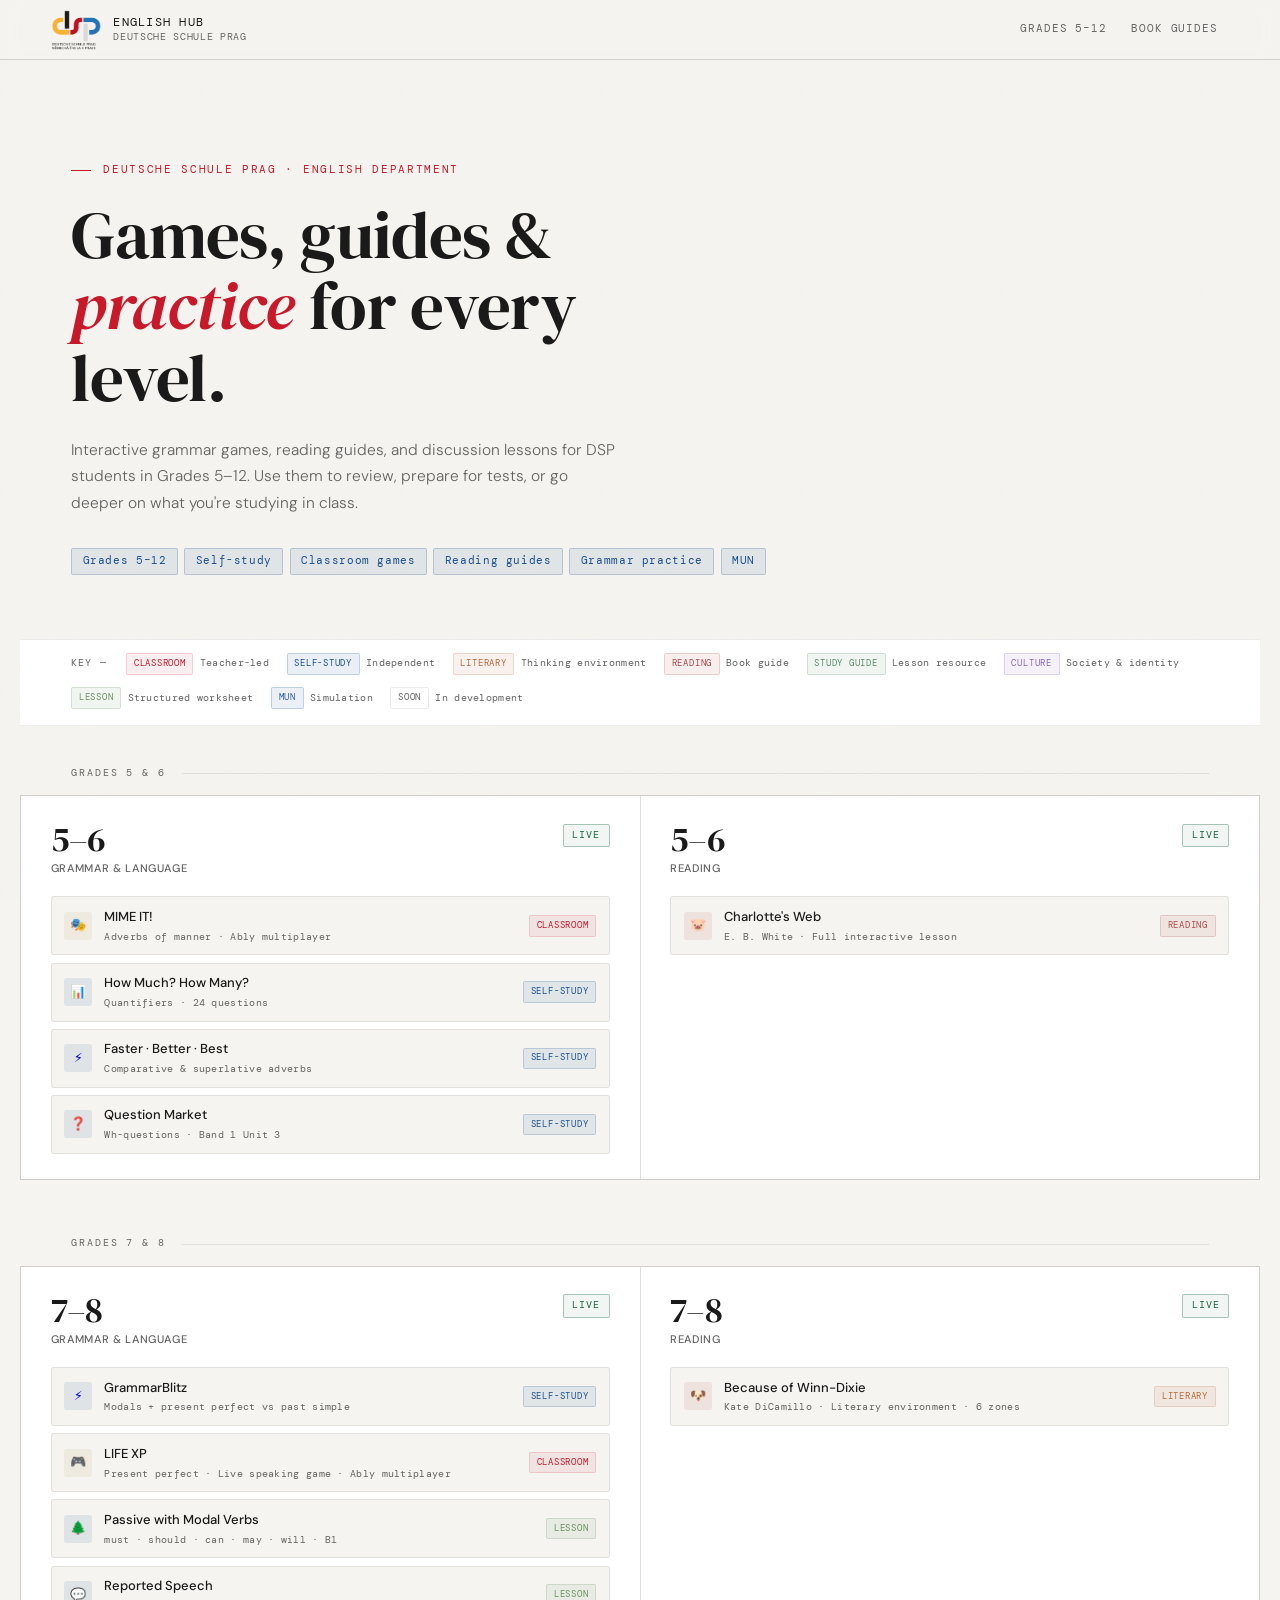
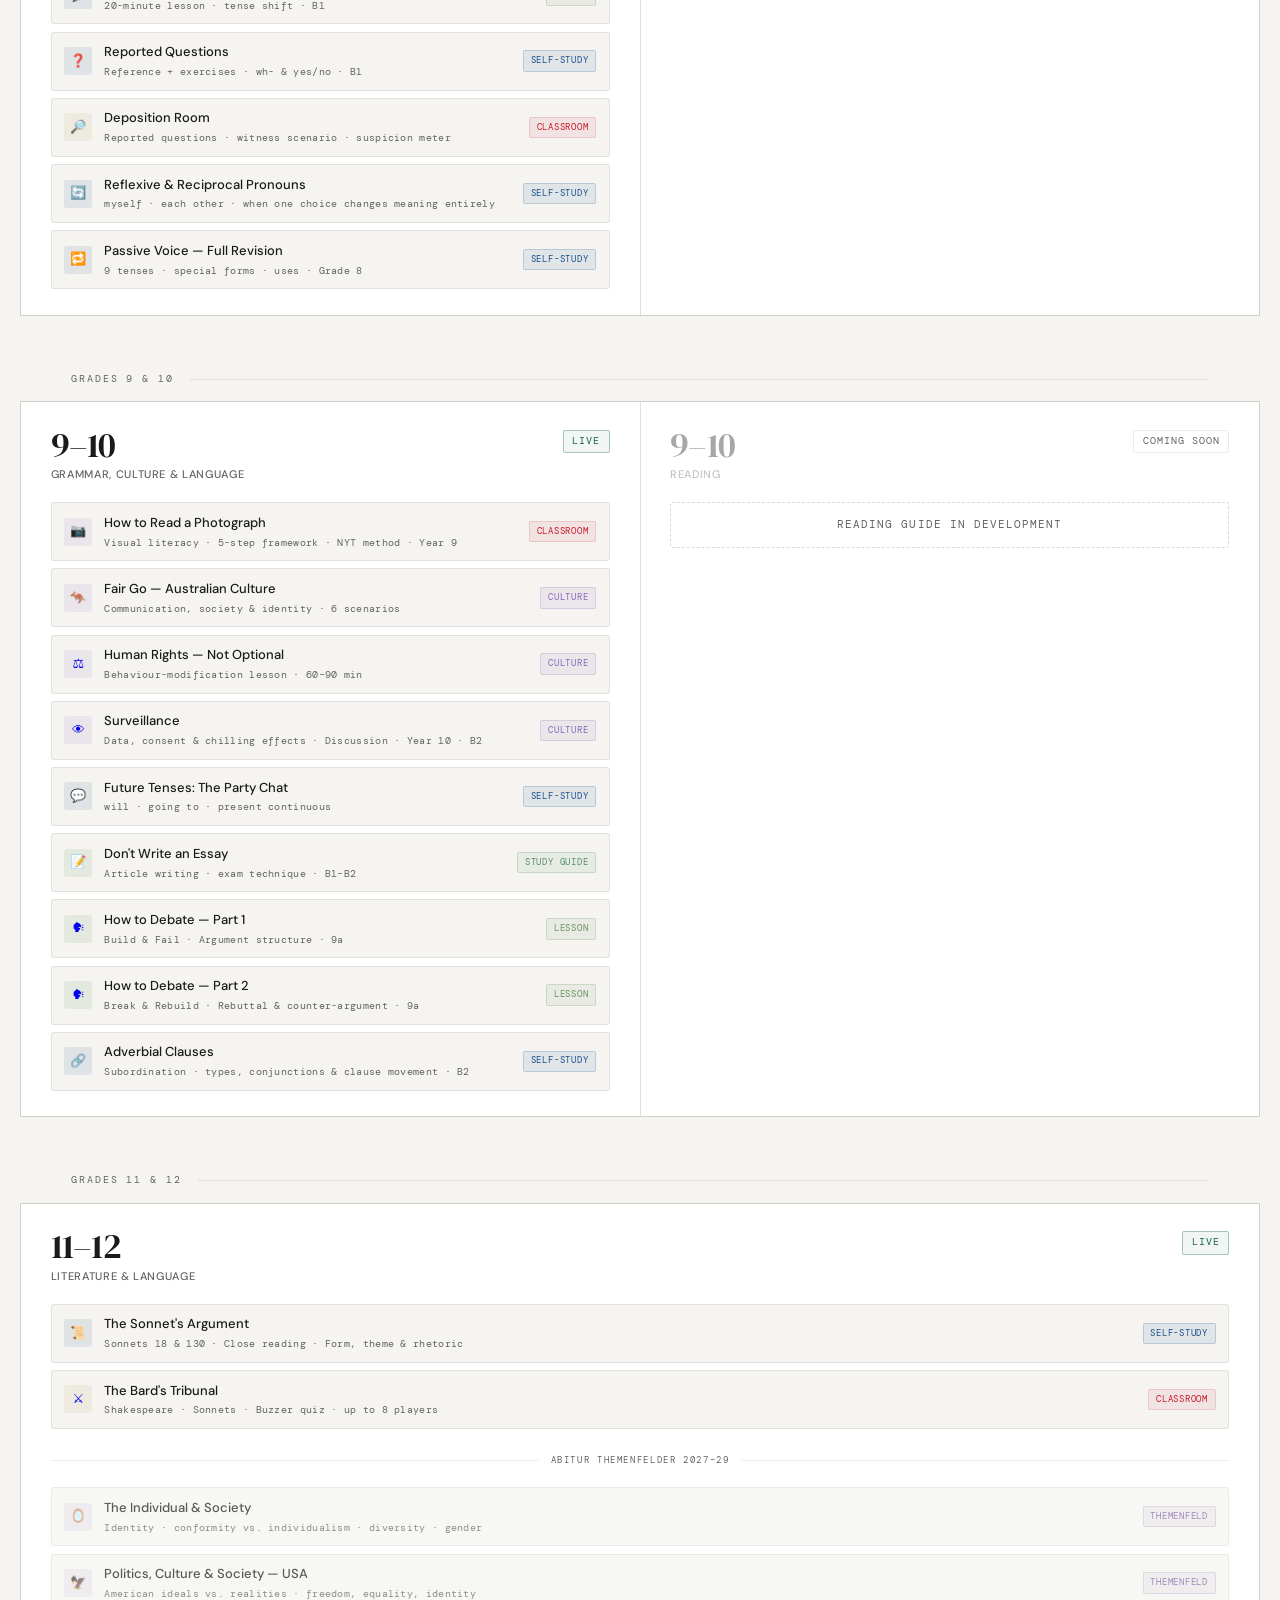
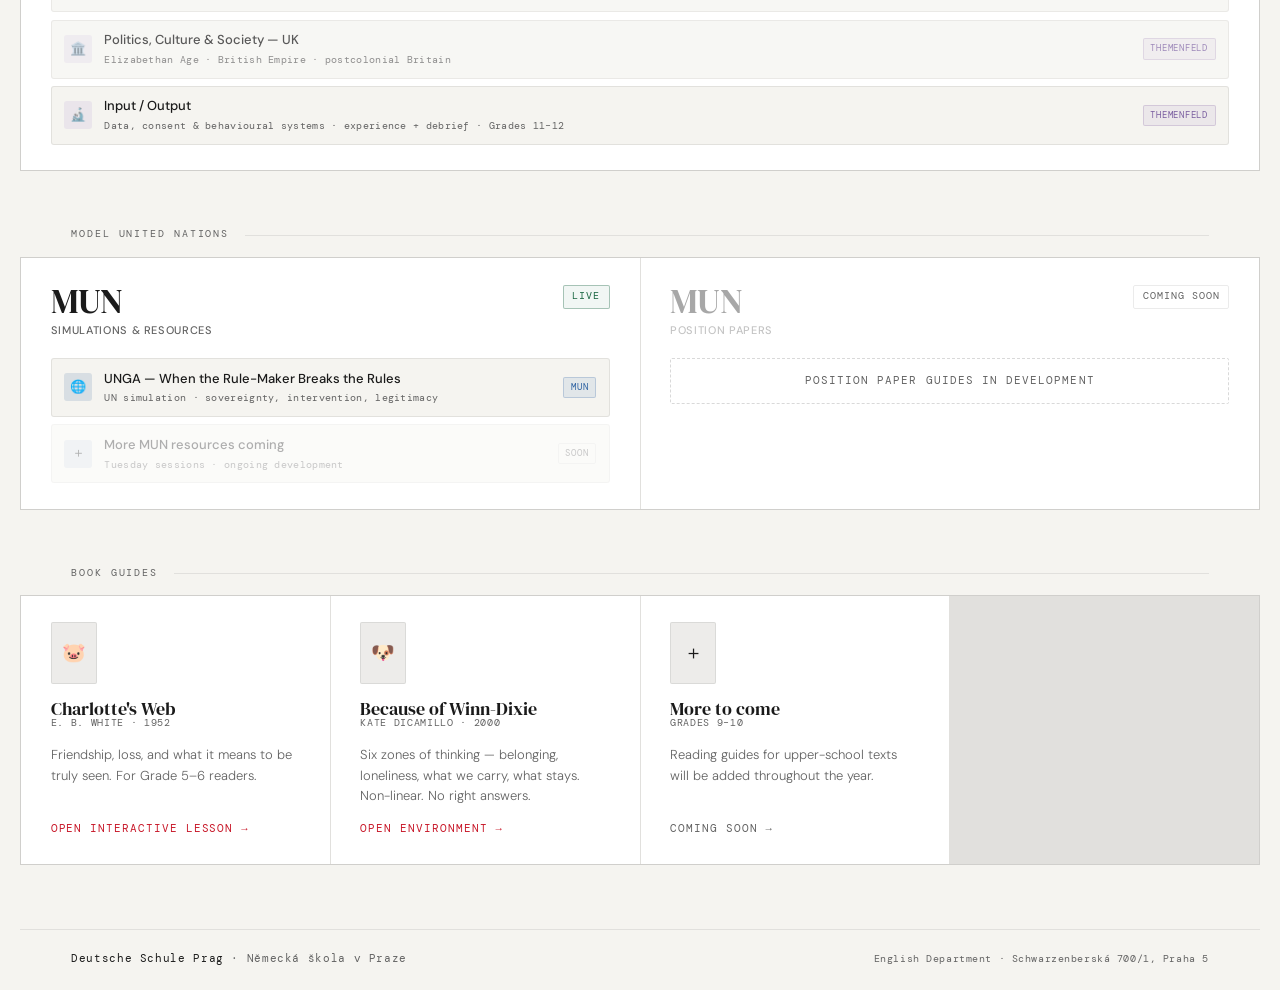
==== hub-index.html @ 41c5a8e7 "Add files via upload" ====
<!DOCTYPE html>
<html lang="en">
<head>
<meta charset="UTF-8">
<meta name="viewport" content="width=device-width, initial-scale=1.0">
<title>DSP English Hub</title>
<meta name="description" content="Interactive grammar games, reading guides, and discussion lessons for Deutsche Schule Prag students in Grades 5–12.">
<meta property="og:title" content="DSP English Hub">
<meta property="og:description" content="Interactive grammar games, reading guides, and discussion lessons for DSP students in Grades 5–12.">
<meta property="og:type" content="website">
<meta property="og:image" content="https://justinsteinmetz.github.io/DSP_English_Hub/dsp-logo.svg">
<link rel="icon" href="dsp-logo.svg" type="image/svg+xml">
<link rel="preconnect" href="https://fonts.googleapis.com">
<link rel="preconnect" href="https://fonts.gstatic.com" crossorigin>
<link href="https://fonts.googleapis.com/css2?family=DM+Serif+Display:ital@0;1&family=DM+Mono:wght@300;400;500&family=DM+Sans:ital,wght@0,300;0,400;0,500;1,300&display=swap" rel="stylesheet">
<style>
  :root {
    --bg:          #f5f4f0;
    --bg2:         #edecea;
    --bg3:         #e6e4de;
    --surface:     #ffffff;
    --border:      rgba(0,0,0,0.08);
    --border-hi:   rgba(0,0,0,0.15);
    --text:        #1a1a1a;
    --muted:       #636363;
    --accent:      #c8192a;
    --accent2:     #1a4f8c;
    --accent-dim:  rgba(200,25,42,0.07);
    --green:       #1a6642;
    --tag-bg:      rgba(26,79,140,0.09);
    --shadow-card: 0 1px 3px rgba(0,0,0,0.04), 0 1px 2px rgba(0,0,0,0.03);

    --serif: 'DM Serif Display', Georgia, serif;
    --mono:  'DM Mono', monospace;
    --sans:  'DM Sans', system-ui, sans-serif;
  }

  *, *::before, *::after { box-sizing: border-box; margin: 0; padding: 0; }
  html { scroll-behavior: smooth; }

  body {
    background: var(--bg);
    color: var(--text);
    font-family: var(--sans);
    font-size: 15px;
    line-height: 1.6;
    min-height: 100vh;
    overflow-x: hidden;
    position: relative;
  }

  /* Grain texture — actually visible this time */
  body::before {
    content: '';
    position: fixed;
    inset: 0;
    background-image: url("data:image/svg+xml,%3Csvg viewBox='0 0 200 200' xmlns='http://www.w3.org/2000/svg'%3E%3Cfilter id='n'%3E%3CfeTurbulence type='fractalNoise' baseFrequency='0.75' numOctaves='4' stitchTiles='stitch'/%3E%3C/filter%3E%3Crect width='100%25' height='100%25' filter='url(%23n)' opacity='0.05'/%3E%3C/svg%3E");
    background-size: 200px 200px;
    pointer-events: none;
    z-index: 0;
    opacity: 0.55;
    mix-blend-mode: multiply;
  }

  /* ── HEADER ── */
  header {
    position: sticky;
    top: 0;
    z-index: 100;
    padding: 0 clamp(1.25rem, 4vw, 3.5rem);
    height: 60px;
    display: flex;
    align-items: center;
    justify-content: space-between;
    border-bottom: 1px solid var(--border-hi);
    background: var(--bg);
    backdrop-filter: blur(8px);
    -webkit-backdrop-filter: blur(8px);
    background: rgba(245,244,240,0.92);
  }

  .logo {
    display: flex;
    align-items: center;
    gap: 0.7rem;
    text-decoration: none;
    flex-shrink: 0;
  }

  .logo-mark img {
    height: 40px;
    width: auto;
    display: block;
  }

  .logo-text {
    font-family: var(--mono);
    font-size: 11.5px;
    font-weight: 400;
    letter-spacing: 0.11em;
    text-transform: uppercase;
    color: var(--text);
    line-height: 1.3;
  }

  .logo-text span {
    display: block;
    color: var(--muted);
    font-size: 9.5px;
    letter-spacing: 0.07em;
  }

  nav {
    display: flex;
    align-items: center;
    gap: 0.15rem;
  }

  nav a {
    font-family: var(--mono);
    font-size: 10.5px;
    letter-spacing: 0.08em;
    text-transform: uppercase;
    color: var(--muted);
    text-decoration: none;
    padding: 0.35rem 0.7rem;
    border-radius: 2px;
    transition: color 0.15s, background 0.15s;
  }

  nav a:hover {
    color: var(--text);
    background: var(--surface);
  }

  /* ── HERO ── */
  .hero {
    position: relative;
    z-index: 1;
    padding: clamp(3.5rem, 8vw, 6.5rem) clamp(1.25rem, 4vw, 3.5rem) clamp(2.5rem, 5vw, 4.5rem);
    max-width: 1240px;
    margin: 0 auto;
  }

  .hero-eyebrow {
    font-family: var(--mono);
    font-size: 10.5px;
    letter-spacing: 0.16em;
    text-transform: uppercase;
    color: var(--accent);
    margin-bottom: 1.25rem;
    display: flex;
    align-items: center;
    gap: 0.75rem;
  }

  .hero-eyebrow::before {
    content: '';
    display: block;
    width: 20px;
    height: 1px;
    background: currentColor;
    flex-shrink: 0;
  }

  h1 {
    font-family: var(--serif);
    font-size: clamp(2.5rem, 5.5vw, 4.2rem);
    font-weight: 400;
    line-height: 1.06;
    color: var(--text);
    max-width: 18ch;
    margin-bottom: 1.5rem;
    letter-spacing: -0.01em;
  }

  h1 em {
    font-style: italic;
    color: var(--accent);
  }

  .hero-desc {
    font-size: 15.5px;
    color: var(--muted);
    max-width: 50ch;
    line-height: 1.7;
    margin-bottom: 2rem;
    font-weight: 300;
  }

  .hero-tags {
    display: flex;
    flex-wrap: wrap;
    gap: 0.4rem;
  }

  .tag {
    font-family: var(--mono);
    font-size: 10.5px;
    letter-spacing: 0.06em;
    color: var(--accent2);
    background: var(--tag-bg);
    border: 1px solid rgba(26,79,140,0.22);
    padding: 0.25rem 0.65rem;
    border-radius: 2px;
  }

  /* ── SECTION LABELS ── */
  .section-label {
    position: relative;
    z-index: 1;
    font-family: var(--mono);
    font-size: 9.5px;
    letter-spacing: 0.20em;
    text-transform: uppercase;
    color: var(--muted);
    padding: clamp(1.5rem, 3.5vw, 2.5rem) clamp(1.25rem, 4vw, 3.5rem) 0.9rem;
    max-width: 1240px;
    margin: 0 auto;
    display: flex;
    align-items: center;
    gap: 1rem;
  }

  .section-label::after {
    content: '';
    flex: 1;
    height: 1px;
    background: var(--border);
  }

  /* ── KEY BAR ── */
  .key-bar {
    position: relative;
    z-index: 1;
    background: var(--surface);
    max-width: 1240px;
    margin: 0 auto;
    padding: 0.85rem clamp(1.25rem, 4vw, 3.5rem) 1rem;
    display: flex;
    flex-wrap: wrap;
    gap: 0.8rem 1.1rem;
    align-items: center;
    border-top: 1px solid var(--border);
    border-bottom: 1px solid var(--border);
    margin-bottom: 0;
  }

  .key-label {
    font-family: var(--mono);
    font-size: 9.5px;
    letter-spacing: 0.12em;
    color: var(--muted);
    text-transform: uppercase;
    margin-right: 0.1rem;
  }

  .key-item {
    display: flex;
    align-items: center;
    gap: 0.4rem;
    font-family: var(--mono);
    font-size: 9.5px;
    color: var(--muted);
    letter-spacing: 0.03em;
  }

  /* ── YEAR GRID ── */
  .year-grid {
    display: grid;
    grid-template-columns: repeat(auto-fit, minmax(310px, 1fr));
    gap: 1px;
    background: var(--border);
    max-width: 1240px;
    margin: 0 auto clamp(0.5rem, 2vw, 1rem);
    border: 1px solid var(--border);
    position: relative;
    z-index: 1;
  }

  .year-card {
    background: var(--surface);
    padding: 1.6rem 1.85rem;
    display: flex;
    flex-direction: column;
    gap: 1.15rem;
    transition: background 0.18s;
    position: relative;
    overflow: hidden;
  }

  /* Left accent line */
  .year-card::before {
    content: '';
    position: absolute;
    top: 0; left: 0;
    width: 3px;
    height: 100%;
    background: transparent;
    transition: background 0.18s;
  }

  .year-card:hover { background: var(--bg2); }
  .year-card:hover::before { background: var(--accent); }

  .year-card-header {
    display: flex;
    align-items: flex-start;
    justify-content: space-between;
    gap: 1rem;
  }

  .year-number {
    font-family: var(--serif);
    font-size: 2.2rem;
    font-weight: 400;
    line-height: 1;
    color: var(--text);
    letter-spacing: -0.02em;
  }

  .year-title {
    font-family: var(--sans);
    font-size: 11px;
    font-weight: 500;
    color: var(--muted);
    letter-spacing: 0.06em;
    text-transform: uppercase;
    margin-top: 0.2rem;
  }

  .year-badge {
    font-family: var(--mono);
    font-size: 9.5px;
    letter-spacing: 0.1em;
    text-transform: uppercase;
    padding: 0.2rem 0.55rem;
    border-radius: 2px;
    border: 1px solid;
    flex-shrink: 0;
    margin-top: 0.1rem;
  }

  .badge-active {
    color: var(--green);
    border-color: rgba(26,102,66,0.35);
    background: rgba(26,102,66,0.06);
  }

  .badge-soon {
    color: var(--muted);
    border-color: var(--border);
    background: transparent;
  }

  /* ── GAME LIST ── */
  .game-list {
    display: flex;
    flex-direction: column;
    gap: 0.45rem;
  }

  .game-item {
    display: flex;
    align-items: center;
    gap: 0.75rem;
    padding: 0.6rem 0.8rem;
    background: var(--bg);
    border: 1px solid var(--border);
    border-radius: 3px;
    text-decoration: none;
    transition: border-color 0.15s, background 0.15s, transform 0.1s;
    position: relative;
  }

  .game-item:hover {
    border-color: var(--border-hi);
    background: var(--surface);
    transform: translateX(2px);
  }

  .game-item.disabled {
    opacity: 0.35;
    pointer-events: none;
    cursor: default;
  }

  .game-icon {
    width: 28px;
    height: 28px;
    border-radius: 3px;
    display: flex;
    align-items: center;
    justify-content: center;
    font-size: 13px;
    flex-shrink: 0;
  }

  .icon-classroom { background: rgba(200,169,110,0.13); }
  .icon-self      { background: rgba(26,79,140,0.10);  }
  .icon-culture   { background: rgba(155,126,203,0.12);}
  .icon-reading   { background: rgba(180,80,80,0.11);  }
  .icon-guide     { background: rgba(100,155,110,0.12);}
  .icon-mun       { background: rgba(26,79,140,0.13);  }

  .game-info { flex: 1; min-width: 0; }

  .game-name {
    font-family: var(--sans);
    font-size: 13px;
    font-weight: 500;
    color: var(--text);
    white-space: nowrap;
    overflow: hidden;
    text-overflow: ellipsis;
  }

  .game-meta {
    font-family: var(--mono);
    font-size: 10px;
    color: var(--muted);
    letter-spacing: 0.03em;
    margin-top: 1px;
    white-space: nowrap;
    overflow: hidden;
    text-overflow: ellipsis;
  }

  /* ── TYPE BADGES ── */
  .game-type {
    font-family: var(--mono);
    font-size: 8.5px;
    letter-spacing: 0.09em;
    text-transform: uppercase;
    padding: 0.18rem 0.42rem;
    border-radius: 2px;
    flex-shrink: 0;
    border: 1px solid transparent;
  }

  .type-classroom { color: var(--accent);  background: var(--accent-dim); border-color: rgba(200,25,42,0.15); }
  .type-self      { color: var(--accent2); background: var(--tag-bg);     border-color: rgba(26,79,140,0.2); }
  .type-lesson    { color: #6a9060;  background: rgba(106,144,96,0.09);  border-color: rgba(106,144,96,0.22); }
  .type-reading   { color: #b04a4a;  background: rgba(176,74,74,0.09);   border-color: rgba(176,74,74,0.2); }
  .type-literary  { color: #b86a3a;  background: rgba(184,106,58,0.09);  border-color: rgba(184,106,58,0.2); }
  .type-guide     { color: #5a8e6a;  background: rgba(90,142,106,0.09);  border-color: rgba(90,142,106,0.22); }
  .type-culture   { color: #8a66bb;  background: rgba(138,102,187,0.09); border-color: rgba(138,102,187,0.22); }
  .type-mun       { color: #2a5fa0;  background: rgba(42,95,160,0.09);   border-color: rgba(42,95,160,0.22); }
  .type-soon      { color: var(--muted); background: transparent; border-color: var(--border); }

  /* ── COMING SOON STATE ── */
  .year-card.coming-soon .year-number,
  .year-card.coming-soon .year-title { opacity: 0.38; }

  .coming-soon-msg {
    font-family: var(--mono);
    font-size: 10.5px;
    letter-spacing: 0.1em;
    text-transform: uppercase;
    color: var(--muted);
    border: 1px dashed var(--border-hi);
    padding: 0.85rem 1rem;
    text-align: center;
    border-radius: 2px;
  }

  /* ── BOOK GRID ── */
  .book-grid {
    display: grid;
    grid-template-columns: repeat(auto-fill, minmax(270px, 1fr));
    gap: 1px;
    background: var(--border);
    max-width: 1240px;
    margin: 0 auto clamp(1rem, 3vw, 2rem);
    border: 1px solid var(--border);
    position: relative;
    z-index: 1;
  }

  .book-card {
    background: var(--surface);
    padding: 1.6rem 1.85rem;
    display: flex;
    flex-direction: column;
    gap: 0.9rem;
    position: relative;
    overflow: hidden;
    transition: background 0.18s;
  }

  /* Top accent line — all cards, on hover */
  .book-card::before {
    content: '';
    position: absolute;
    top: 0; left: 0;
    width: 100%; height: 3px;
    background: transparent;
    transition: background 0.18s;
  }

  .book-card:hover { background: var(--bg2); }
  .book-card:not(.coming-soon):hover::before { background: var(--accent); }

  .book-cover-placeholder {
    width: 46px;
    height: 62px;
    background: var(--bg2);
    border: 1px solid var(--border);
    border-radius: 2px;
    display: flex;
    align-items: center;
    justify-content: center;
    font-size: 19px;
    flex-shrink: 0;
  }

  .book-title {
    font-family: var(--serif);
    font-size: 1.15rem;
    font-weight: 400;
    line-height: 1.2;
    color: var(--text);
  }

  .book-author {
    font-family: var(--mono);
    font-size: 9.5px;
    letter-spacing: 0.07em;
    color: var(--muted);
    text-transform: uppercase;
    margin-top: -0.3rem;
  }

  .book-desc {
    font-size: 13px;
    color: var(--muted);
    line-height: 1.58;
    font-weight: 300;
  }

  .book-link {
    font-family: var(--mono);
    font-size: 10.5px;
    letter-spacing: 0.09em;
    text-transform: uppercase;
    color: var(--accent);
    text-decoration: none;
    display: inline-flex;
    align-items: center;
    gap: 0.35rem;
    margin-top: auto;
    transition: gap 0.15s;
  }

  .book-link:hover { gap: 0.65rem; }
  .book-link.disabled { color: var(--muted); pointer-events: none; }

  /* ── FOOTER ── */
  footer {
    position: relative;
    z-index: 1;
    max-width: 1240px;
    margin: clamp(2rem, 5vw, 4rem) auto 0;
    padding: 1.35rem clamp(1.25rem, 4vw, 3.5rem);
    border-top: 1px solid var(--border);
    display: flex;
    align-items: center;
    justify-content: space-between;
    flex-wrap: wrap;
    gap: 0.75rem;
  }

  .footer-left {
    font-family: var(--mono);
    font-size: 10.5px;
    color: var(--muted);
    letter-spacing: 0.06em;
  }

  .footer-left strong { color: var(--text); font-weight: 400; }

  .footer-right {
    font-family: var(--mono);
    font-size: 9.5px;
    color: var(--muted);
    letter-spacing: 0.06em;
    text-align: right;
  }

  /* ── THEMENFELD DIVIDER ── */
  .themenfeld-divider {
    font-family: var(--mono);
    font-size: 9px;
    letter-spacing: 0.18em;
    text-transform: uppercase;
    color: var(--muted);
    display: flex;
    align-items: center;
    gap: 0.75rem;
    margin: 0.35rem 0 0.1rem;
  }

  .themenfeld-divider::before,
  .themenfeld-divider::after {
    content: '';
    flex: 1;
    height: 1px;
    background: var(--border);
  }

  .type-themenfeld {
    color: #7a5ea0;
    background: rgba(122,94,160,0.08);
    border-color: rgba(122,94,160,0.22);
  }

  .themenfeld-item {
    opacity: 0.72;
    pointer-events: none;
    cursor: default;
  }

  /* ── SCROLLBAR ── */
  ::-webkit-scrollbar { width: 5px; }
  ::-webkit-scrollbar-track { background: var(--bg); }
  ::-webkit-scrollbar-thumb { background: var(--border-hi); border-radius: 3px; }
  ::-webkit-scrollbar-thumb:hover { background: var(--muted); }

  /* ── MOBILE NAV ── */
  .nav-toggle {
    display: none;
    background: none;
    border: 1px solid var(--border-hi);
    color: var(--muted);
    font-family: var(--mono);
    font-size: 10.5px;
    letter-spacing: 0.08em;
    text-transform: uppercase;
    padding: 0.35rem 0.7rem;
    cursor: pointer;
    border-radius: 2px;
    transition: background 0.15s, color 0.15s;
  }

  .nav-toggle:hover { background: var(--surface); color: var(--text); }

  @media (max-width: 620px) {
    nav {
      display: none;
      flex-direction: column;
      position: absolute;
      top: 60px;
      left: 0; right: 0;
      background: var(--bg);
      border-bottom: 1px solid var(--border-hi);
      padding: 0.5rem;
      z-index: 200;
    }
    nav.open { display: flex; }
    nav a { padding: 0.6rem 0.75rem; }
    .nav-toggle { display: block; }
    .year-grid, .book-grid { grid-template-columns: 1fr; }
    .key-bar { gap: 0.6rem; }
    h1 { max-width: 100%; }
  }
</style>
</head>
<body>

<!-- HEADER -->
<header>
  <a href="#" class="logo">
    <div class="logo-mark">
      <img src="[data-uri]" alt="Deutsche Schule Prag">
    </div>
    <div class="logo-text">
      English Hub
      <span>Deutsche Schule Prag</span>
    </div>
  </a>
  <button class="nav-toggle" onclick="this.closest('header').querySelector('nav').classList.toggle('open')" aria-label="Toggle navigation">Menu</button>
  <nav>
    <a href="#grades">Grades 5–12</a>
    <a href="#books">Book Guides</a>
  </nav>
</header>

<!-- HERO -->
<main>
<section class="hero">
  <div class="hero-eyebrow">Deutsche Schule Prag · English Department</div>
  <h1>Games, guides &amp; <em>practice</em> for every level.</h1>
  <p class="hero-desc">
    Interactive grammar games, reading guides, and discussion lessons for DSP students in Grades 5–12.
    Use them to review, prepare for tests, or go deeper on what you're studying in class.
  </p>
  <div class="hero-tags">
    <span class="tag">Grades 5–12</span>
    <span class="tag">Self-study</span>
    <span class="tag">Classroom games</span>
    <span class="tag">Reading guides</span>
    <span class="tag">Grammar practice</span>
    <span class="tag">MUN</span>
  </div>
</section>

<!-- KEY -->
<div class="key-bar">
  <span class="key-label">Key —</span>
  <span class="key-item"><span class="game-type type-classroom">Classroom</span> Teacher-led</span>
  <span class="key-item"><span class="game-type type-self">Self-study</span> Independent</span>
  <span class="key-item"><span class="game-type type-literary">Literary</span> Thinking environment</span>
  <span class="key-item"><span class="game-type type-reading">Reading</span> Book guide</span>
  <span class="key-item"><span class="game-type type-guide">Study guide</span> Lesson resource</span>
  <span class="key-item"><span class="game-type type-culture">Culture</span> Society &amp; identity</span>
  <span class="key-item"><span class="game-type type-lesson">Lesson</span> Structured worksheet</span>
  <span class="key-item"><span class="game-type type-mun">MUN</span> Simulation</span>
  <span class="key-item"><span class="game-type type-soon">Soon</span> In development</span>
</div>

<!-- ─────────── GRADES 5–6 ─────────── -->
<div class="section-label" id="grades">Grades 5 &amp; 6</div>
<div class="year-grid">

  <div class="year-card">
    <div class="year-card-header">
      <div>
        <div class="year-number">5–6</div>
        <div class="year-title">Grammar &amp; Language</div>
      </div>
      <span class="year-badge badge-active">Live</span>
    </div>
    <div class="game-list">
      <a href="https://justinsteinmetz.github.io/MIME_IT/" target="_blank" rel="noopener noreferrer" class="game-item">
        <div class="game-icon icon-classroom" aria-hidden="true">🎭</div>
        <div class="game-info">
          <div class="game-name">MIME IT!</div>
          <div class="game-meta">Adverbs of manner · Ably multiplayer</div>
        </div>
        <span class="game-type type-classroom">Classroom</span>
      </a>
      <a href="https://justinsteinmetz.github.io/HowMuchHowMany/" target="_blank" rel="noopener noreferrer" class="game-item">
        <div class="game-icon icon-self" aria-hidden="true">📊</div>
        <div class="game-info">
          <div class="game-name">How Much? How Many?</div>
          <div class="game-meta">Quantifiers · 24 questions</div>
        </div>
        <span class="game-type type-self">Self-study</span>
      </a>
      <a href="https://justinsteinmetz.github.io/comparative-superlative-adverbs/" target="_blank" rel="noopener noreferrer" class="game-item">
        <div class="game-icon icon-self" aria-hidden="true">⚡</div>
        <div class="game-info">
          <div class="game-name">Faster · Better · Best</div>
          <div class="game-meta">Comparative &amp; superlative adverbs</div>
        </div>
        <span class="game-type type-self">Self-study</span>
      </a>
      <a href="https://justinsteinmetz.github.io/QuestionMarket/" target="_blank" rel="noopener noreferrer" class="game-item">
        <div class="game-icon icon-self" aria-hidden="true">❓</div>
        <div class="game-info">
          <div class="game-name">Question Market</div>
          <div class="game-meta">Wh-questions · Band 1 Unit 3</div>
        </div>
        <span class="game-type type-self">Self-study</span>
      </a>
    </div>
  </div>

  <div class="year-card">
    <div class="year-card-header">
      <div>
        <div class="year-number">5–6</div>
        <div class="year-title">Reading</div>
      </div>
      <span class="year-badge badge-active">Live</span>
    </div>
    <div class="game-list">
      <a href="https://justinsteinmetz.github.io/Charlotte-s-Web-overview/" target="_blank" rel="noopener noreferrer" class="game-item">
        <div class="game-icon icon-reading" aria-hidden="true">🐷</div>
        <div class="game-info">
          <div class="game-name">Charlotte's Web</div>
          <div class="game-meta">E. B. White · Full interactive lesson</div>
        </div>
        <span class="game-type type-reading">Reading</span>
      </a>
    </div>
  </div>

</div>

<!-- ─────────── GRADES 7–8 ─────────── -->
<div class="section-label">Grades 7 &amp; 8</div>
<div class="year-grid">

  <div class="year-card">
    <div class="year-card-header">
      <div>
        <div class="year-number">7–8</div>
        <div class="year-title">Grammar &amp; Language</div>
      </div>
      <span class="year-badge badge-active">Live</span>
    </div>
    <div class="game-list">
      <a href="https://justinsteinmetz.github.io/GRAMMARBLITZ/" target="_blank" rel="noopener noreferrer" class="game-item">
        <div class="game-icon icon-self" aria-hidden="true">⚡</div>
        <div class="game-info">
          <div class="game-name">GrammarBlitz</div>
          <div class="game-meta">Modals + present perfect vs past simple</div>
        </div>
        <span class="game-type type-self">Self-study</span>
      </a>
      <a href="https://justinsteinmetz.github.io/presentperfectlifexp/" target="_blank" rel="noopener noreferrer" class="game-item">
        <div class="game-icon icon-classroom" aria-hidden="true">🎮</div>
        <div class="game-info">
          <div class="game-name">LIFE XP</div>
          <div class="game-meta">Present perfect · Live speaking game · Ably multiplayer</div>
        </div>
        <span class="game-type type-classroom">Classroom</span>
      </a>
      <a href="https://justinsteinmetz.github.io/passivewithmodalverbs/" target="_blank" rel="noopener noreferrer" class="game-item">
        <div class="game-icon icon-self" aria-hidden="true">🌲</div>
        <div class="game-info">
          <div class="game-name">Passive with Modal Verbs</div>
          <div class="game-meta">must · should · can · may · will · B1</div>
        </div>
        <span class="game-type type-lesson">Lesson</span>
      </a>
      <a href="https://justinsteinmetz.github.io/ReportedSpeech/" target="_blank" rel="noopener noreferrer" class="game-item">
        <div class="game-icon icon-self" aria-hidden="true">💬</div>
        <div class="game-info">
          <div class="game-name">Reported Speech</div>
          <div class="game-meta">20-minute lesson · tense shift · B1</div>
        </div>
        <span class="game-type type-lesson">Lesson</span>
      </a>
      <a href="https://justinsteinmetz.github.io/Reported-Questions/" target="_blank" rel="noopener noreferrer" class="game-item">
        <div class="game-icon icon-self" aria-hidden="true">❓</div>
        <div class="game-info">
          <div class="game-name">Reported Questions</div>
          <div class="game-meta">Reference + exercises · wh- &amp; yes/no · B1</div>
        </div>
        <span class="game-type type-self">Self-study</span>
      </a>
      <a href="https://justinsteinmetz.github.io/DEPOSITION_Reported_Questions/" target="_blank" rel="noopener noreferrer" class="game-item">
        <div class="game-icon icon-classroom" aria-hidden="true">🔎</div>
        <div class="game-info">
          <div class="game-name">Deposition Room</div>
          <div class="game-meta">Reported questions · witness scenario · suspicion meter</div>
        </div>
        <span class="game-type type-classroom">Classroom</span>
      </a>
      <a href="https://justinsteinmetz.github.io/ReflexiveReciprocalPronouns/" target="_blank" rel="noopener noreferrer" class="game-item">
        <div class="game-icon icon-self" aria-hidden="true">🔄</div>
        <div class="game-info">
          <div class="game-name">Reflexive &amp; Reciprocal Pronouns</div>
          <div class="game-meta">myself · each other · when one choice changes meaning entirely</div>
        </div>
        <span class="game-type type-self">Self-study</span>
      </a>
      <a href="https://justinsteinmetz.github.io/PASSIVEREVIEW/" target="_blank" rel="noopener noreferrer" class="game-item">
        <div class="game-icon icon-self" aria-hidden="true">🔁</div>
        <div class="game-info">
          <div class="game-name">Passive Voice — Full Revision</div>
          <div class="game-meta">9 tenses · special forms · uses · Grade 8</div>
        </div>
        <span class="game-type type-self">Self-study</span>
      </a>
    </div>
  </div>

  <div class="year-card">
    <div class="year-card-header">
      <div>
        <div class="year-number">7–8</div>
        <div class="year-title">Reading</div>
      </div>
      <span class="year-badge badge-active">Live</span>
    </div>
    <div class="game-list">
      <a href="https://justinsteinmetz.github.io/Because_of_Winn-Dixie/" target="_blank" rel="noopener noreferrer" class="game-item">
        <div class="game-icon icon-reading" aria-hidden="true">🐶</div>
        <div class="game-info">
          <div class="game-name">Because of Winn-Dixie</div>
          <div class="game-meta">Kate DiCamillo · Literary environment · 6 zones</div>
        </div>
        <span class="game-type type-literary">Literary</span>
      </a>
    </div>
  </div>

</div>

<!-- ─────────── GRADES 9–10 ─────────── -->
<div class="section-label">Grades 9 &amp; 10</div>
<div class="year-grid">

  <div class="year-card">
    <div class="year-card-header">
      <div>
        <div class="year-number">9–10</div>
        <div class="year-title">Grammar, Culture &amp; Language</div>
      </div>
      <span class="year-badge badge-active">Live</span>
    </div>
    <div class="game-list">
      <a href="https://justinsteinmetz.github.io/How_to_Read_a_Photograph/" target="_blank" rel="noopener noreferrer" class="game-item">
        <div class="game-icon icon-culture" aria-hidden="true">📷</div>
        <div class="game-info">
          <div class="game-name">How to Read a Photograph</div>
          <div class="game-meta">Visual literacy · 5-step framework · NYT method · Year 9</div>
        </div>
        <span class="game-type type-classroom">Classroom</span>
      </a>
      <a href="https://justinsteinmetz.github.io/AustralianCulture/" target="_blank" rel="noopener noreferrer" class="game-item">
        <div class="game-icon icon-culture" aria-hidden="true">🦘</div>
        <div class="game-info">
          <div class="game-name">Fair Go — Australian Culture</div>
          <div class="game-meta">Communication, society &amp; identity · 6 scenarios</div>
        </div>
        <span class="game-type type-culture">Culture</span>
      </a>
      <a href="https://justinsteinmetz.github.io/human_rights/" target="_blank" rel="noopener noreferrer" class="game-item">
        <div class="game-icon icon-culture" aria-hidden="true">⚖️</div>
        <div class="game-info">
          <div class="game-name">Human Rights — Not Optional</div>
          <div class="game-meta">Behaviour-modification lesson · 60–90 min</div>
        </div>
        <span class="game-type type-culture">Culture</span>
      </a>
      <a href="https://justinsteinmetz.github.io/SURVEILLANCE/" target="_blank" rel="noopener noreferrer" class="game-item">
        <div class="game-icon icon-culture" aria-hidden="true">👁</div>
        <div class="game-info">
          <div class="game-name">Surveillance</div>
          <div class="game-meta">Data, consent &amp; chilling effects · Discussion · Year 10 · B2</div>
        </div>
        <span class="game-type type-culture">Culture</span>
      </a>
      <a href="https://justinsteinmetz.github.io/future_tenses_party_chat/" target="_blank" rel="noopener noreferrer" class="game-item">
        <div class="game-icon icon-self" aria-hidden="true">💬</div>
        <div class="game-info">
          <div class="game-name">Future Tenses: The Party Chat</div>
          <div class="game-meta">will · going to · present continuous</div>
        </div>
        <span class="game-type type-self">Self-study</span>
      </a>
      <a href="https://justinsteinmetz.github.io/writinganarticle/" target="_blank" rel="noopener noreferrer" class="game-item">
        <div class="game-icon icon-guide" aria-hidden="true">📝</div>
        <div class="game-info">
          <div class="game-name">Don't Write an Essay</div>
          <div class="game-meta">Article writing · exam technique · B1–B2</div>
        </div>
        <span class="game-type type-guide">Study guide</span>
      </a>
      <a href="https://justinsteinmetz.github.io/How-to-Debate-part-one/" target="_blank" rel="noopener noreferrer" class="game-item">
        <div class="game-icon icon-guide" aria-hidden="true">🗣</div>
        <div class="game-info">
          <div class="game-name">How to Debate — Part 1</div>
          <div class="game-meta">Build &amp; Fail · Argument structure · 9a</div>
        </div>
        <span class="game-type type-lesson">Lesson</span>
      </a>
      <a href="https://justinsteinmetz.github.io/How-to-Debate-part-two/" target="_blank" rel="noopener noreferrer" class="game-item">
        <div class="game-icon icon-guide" aria-hidden="true">🗣</div>
        <div class="game-info">
          <div class="game-name">How to Debate — Part 2</div>
          <div class="game-meta">Break &amp; Rebuild · Rebuttal &amp; counter-argument · 9a</div>
        </div>
        <span class="game-type type-lesson">Lesson</span>
      </a>
      <a href="https://justinsteinmetz.github.io/AdverbialClauses/" target="_blank" rel="noopener noreferrer" class="game-item">
        <div class="game-icon icon-self" aria-hidden="true">🔗</div>
        <div class="game-info">
          <div class="game-name">Adverbial Clauses</div>
          <div class="game-meta">Subordination · types, conjunctions &amp; clause movement · B2</div>
        </div>
        <span class="game-type type-self">Self-study</span>
      </a>
    </div>
  </div>

  <div class="year-card coming-soon">
    <div class="year-card-header">
      <div>
        <div class="year-number">9–10</div>
        <div class="year-title">Reading</div>
      </div>
      <span class="year-badge badge-soon">Coming soon</span>
    </div>
    <div class="coming-soon-msg">Reading guide in development</div>
  </div>

</div>

<!-- ─────────── GRADES 11 & 12 ─────────── -->
<div class="section-label">Grades 11 &amp; 12</div>
<div class="year-grid">

  <div class="year-card">
    <div class="year-card-header">
      <div>
        <div class="year-number">11–12</div>
        <div class="year-title">Literature &amp; Language</div>
      </div>
      <span class="year-badge badge-active">Live</span>
    </div>
    <div class="game-list">
      <a href="https://justinsteinmetz.github.io/shakespeare-sonnets-yr12/" target="_blank" rel="noopener noreferrer" class="game-item">
        <div class="game-icon icon-self" aria-hidden="true">📜</div>
        <div class="game-info">
          <div class="game-name">The Sonnet's Argument</div>
          <div class="game-meta">Sonnets 18 &amp; 130 · Close reading · Form, theme &amp; rhetoric</div>
        </div>
        <span class="game-type type-self">Self-study</span>
      </a>
      <a href="https://justinsteinmetz.github.io/bards_tribunal/" target="_blank" rel="noopener noreferrer" class="game-item">
        <div class="game-icon icon-classroom" aria-hidden="true">⚔️</div>
        <div class="game-info">
          <div class="game-name">The Bard's Tribunal</div>
          <div class="game-meta">Shakespeare · Sonnets · Buzzer quiz · up to 8 players</div>
        </div>
        <span class="game-type type-classroom">Classroom</span>
      </a>
    </div>

    <div class="themenfeld-divider">Abitur Themenfelder 2027–29</div>

    <div class="game-list">
      <div class="game-item themenfeld-item">
        <div class="game-icon icon-culture" aria-hidden="true">🪞</div>
        <div class="game-info">
          <div class="game-name">The Individual &amp; Society</div>
          <div class="game-meta">Identity · conformity vs. individualism · diversity · gender</div>
        </div>
        <span class="game-type type-themenfeld">Themenfeld</span>
      </div>
      <div class="game-item themenfeld-item">
        <div class="game-icon icon-culture" aria-hidden="true">🦅</div>
        <div class="game-info">
          <div class="game-name">Politics, Culture &amp; Society — USA</div>
          <div class="game-meta">American ideals vs. realities · freedom, equality, identity</div>
        </div>
        <span class="game-type type-themenfeld">Themenfeld</span>
      </div>
      <div class="game-item themenfeld-item">
        <div class="game-icon icon-culture" aria-hidden="true">🏛️</div>
        <div class="game-info">
          <div class="game-name">Politics, Culture &amp; Society — UK</div>
          <div class="game-meta">Elizabethan Age · British Empire · postcolonial Britain</div>
        </div>
        <span class="game-type type-themenfeld">Themenfeld</span>
      </div>
      <a href="https://justinsteinmetz.github.io/Input-Output/" target="_blank" rel="noopener noreferrer" class="game-item">
        <div class="game-icon icon-culture" aria-hidden="true">🔬</div>
        <div class="game-info">
          <div class="game-name">Input / Output</div>
          <div class="game-meta">Data, consent &amp; behavioural systems · experience + debrief · Grades 11–12</div>
        </div>
        <span class="game-type type-themenfeld">Themenfeld</span>
      </a>
    </div>
  </div>

</div>

<!-- ─────────── MUN ─────────── -->
<div class="section-label">Model United Nations</div>
<div class="year-grid">

  <div class="year-card">
    <div class="year-card-header">
      <div>
        <div class="year-number">MUN</div>
        <div class="year-title">Simulations &amp; Resources</div>
      </div>
      <span class="year-badge badge-active">Live</span>
    </div>
    <div class="game-list">
      <a href="https://justinsteinmetz.github.io/HumanRights/" target="_blank" rel="noopener noreferrer" class="game-item">
        <div class="game-icon icon-mun" aria-hidden="true">🌐</div>
        <div class="game-info">
          <div class="game-name">UNGA — When the Rule-Maker Breaks the Rules</div>
          <div class="game-meta">UN simulation · sovereignty, intervention, legitimacy</div>
        </div>
        <span class="game-type type-mun">MUN</span>
      </a>
      <div class="game-item disabled">
        <div class="game-icon icon-mun" aria-hidden="true">＋</div>
        <div class="game-info">
          <div class="game-name">More MUN resources coming</div>
          <div class="game-meta">Tuesday sessions · ongoing development</div>
        </div>
        <span class="game-type type-soon">Soon</span>
      </div>
    </div>
  </div>

  <div class="year-card coming-soon">
    <div class="year-card-header">
      <div>
        <div class="year-number">MUN</div>
        <div class="year-title">Position Papers</div>
      </div>
      <span class="year-badge badge-soon">Coming soon</span>
    </div>
    <div class="coming-soon-msg">Position paper guides in development</div>
  </div>

</div>

<!-- ─────────── BOOK GUIDES ─────────── -->
<div class="section-label" id="books">Book Guides</div>
<div class="book-grid">

  <div class="book-card">
    <div class="book-cover-placeholder">🐷</div>
    <div>
      <div class="book-title">Charlotte's Web</div>
      <div class="book-author">E. B. White · 1952</div>
    </div>
    <p class="book-desc">Friendship, loss, and what it means to be truly seen. For Grade 5–6 readers.</p>
    <a href="https://justinsteinmetz.github.io/Charlotte-s-Web-overview/" target="_blank" rel="noopener noreferrer" class="book-link">Open interactive lesson →</a>
  </div>

  <div class="book-card">
    <div class="book-cover-placeholder">🐶</div>
    <div>
      <div class="book-title">Because of Winn-Dixie</div>
      <div class="book-author">Kate DiCamillo · 2000</div>
    </div>
    <p class="book-desc">Six zones of thinking — belonging, loneliness, what we carry, what stays. Non-linear. No right answers.</p>
    <a href="https://justinsteinmetz.github.io/Because_of_Winn-Dixie/" target="_blank" rel="noopener noreferrer" class="book-link">Open environment →</a>
  </div>

  <div class="book-card coming-soon">
    <div class="book-cover-placeholder">＋</div>
    <div>
      <div class="book-title">More to come</div>
      <div class="book-author">Grades 9–10</div>
    </div>
    <p class="book-desc">Reading guides for upper-school texts will be added throughout the year.</p>
    <span class="book-link disabled">Coming soon →</span>
  </div>

</div>
</main>

<!-- FOOTER -->
<footer>
  <div class="footer-left">
    <strong>Deutsche Schule Prag</strong> · Německá škola v Praze
  </div>
  <div class="footer-right">
    English Department · Schwarzenberská 700/1, Praha 5
  </div>
</footer>

</body>
</html>
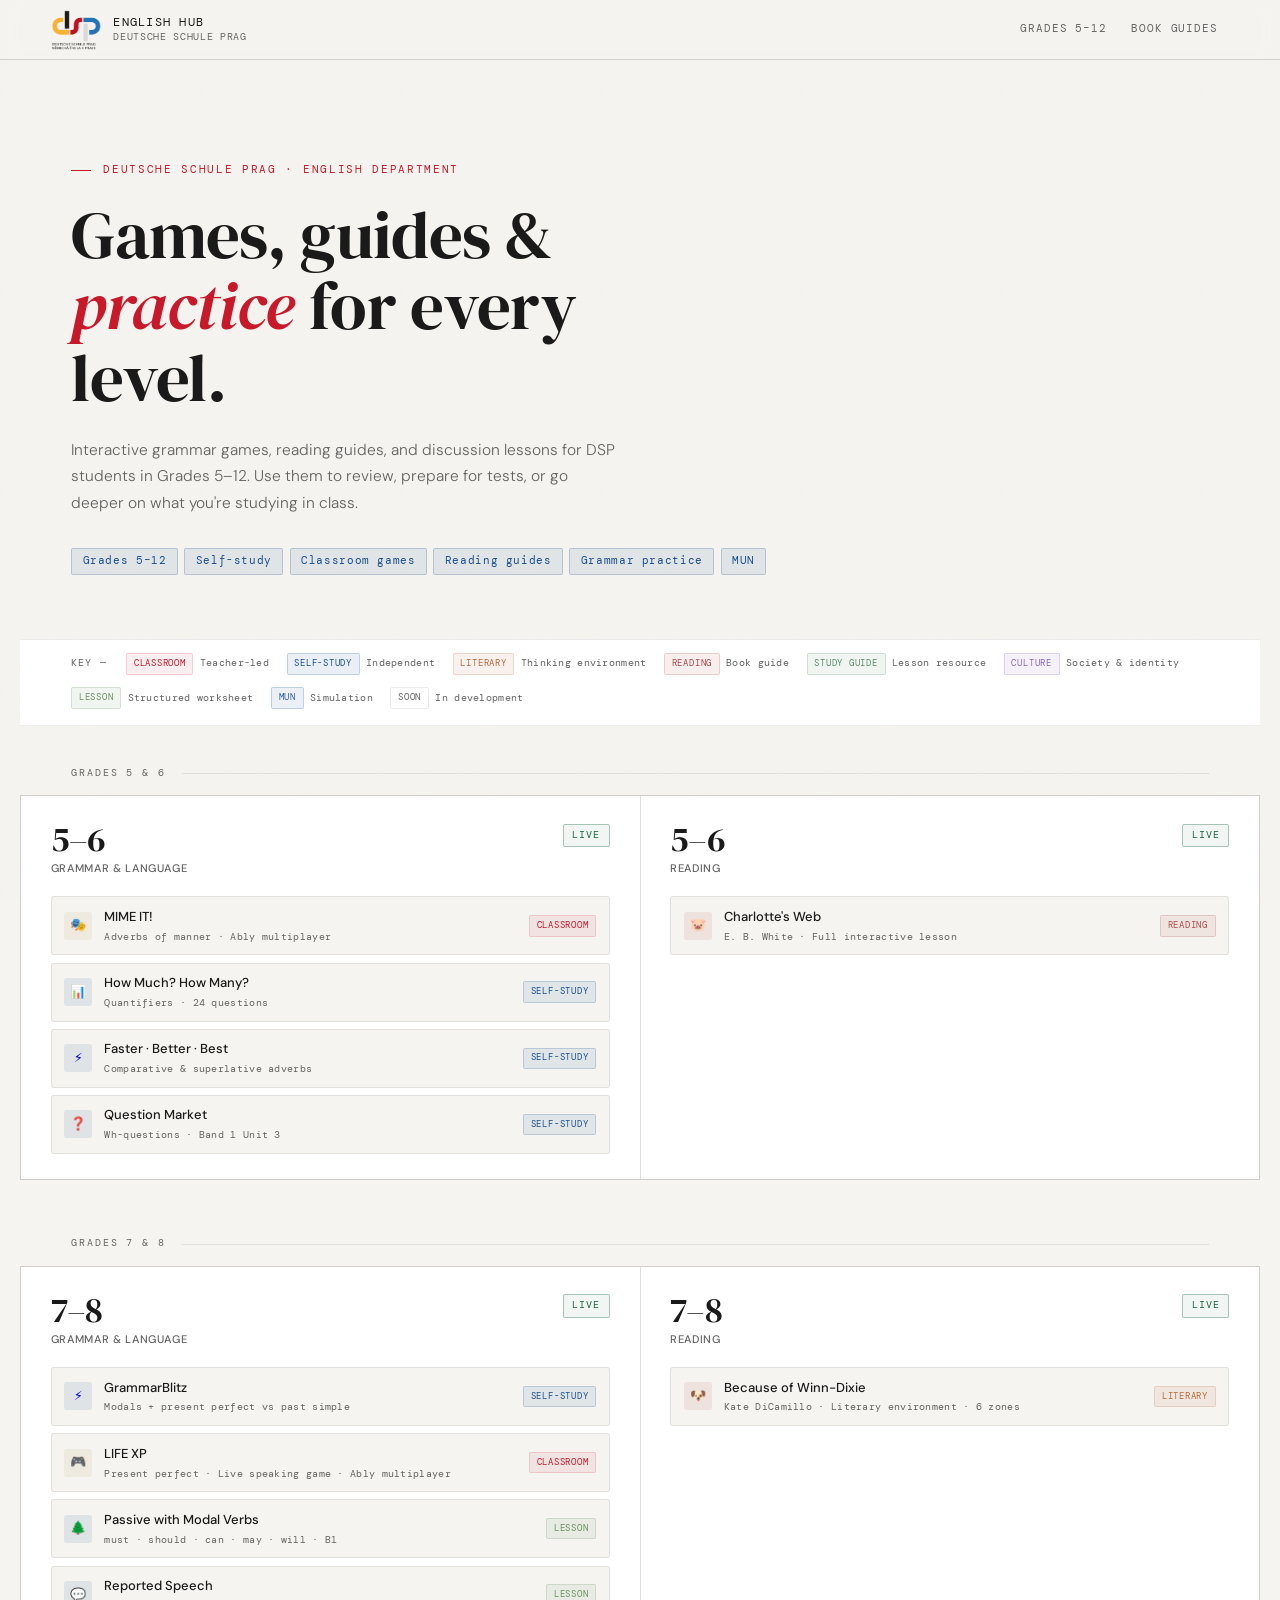
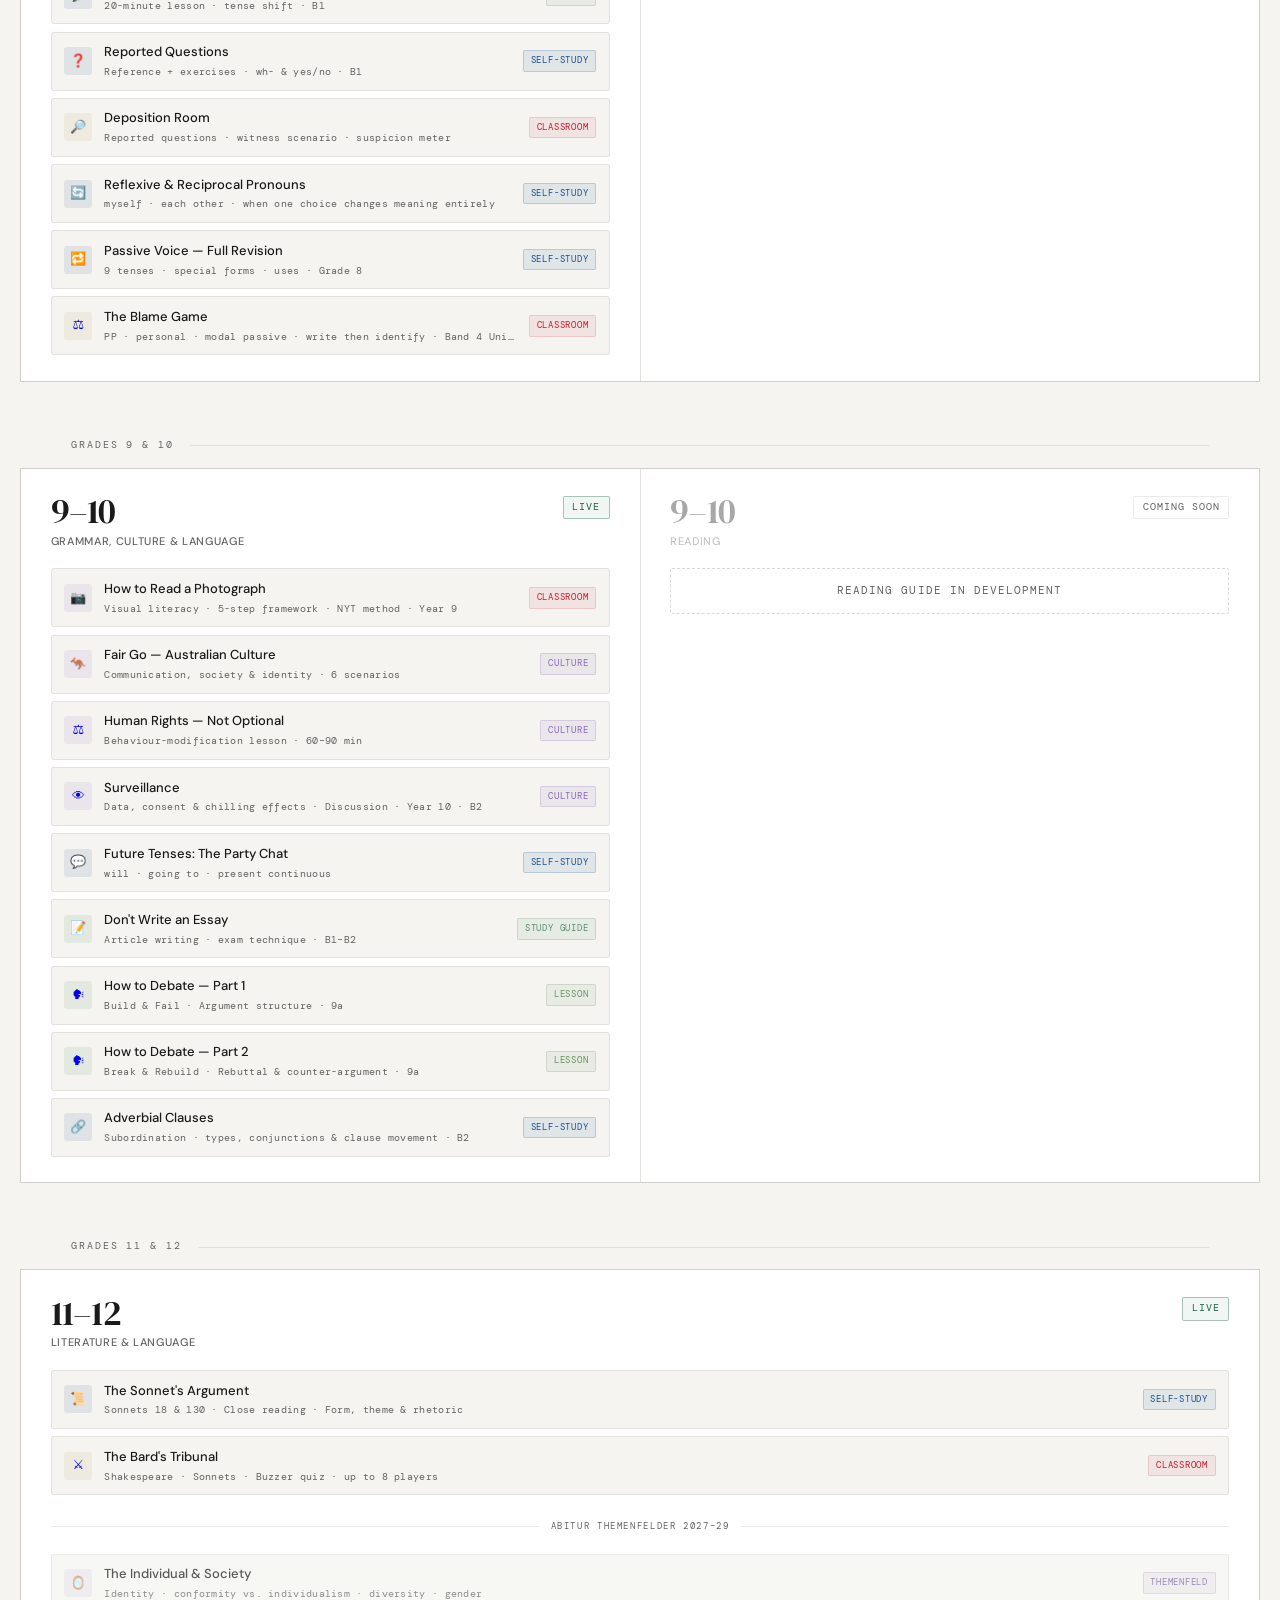
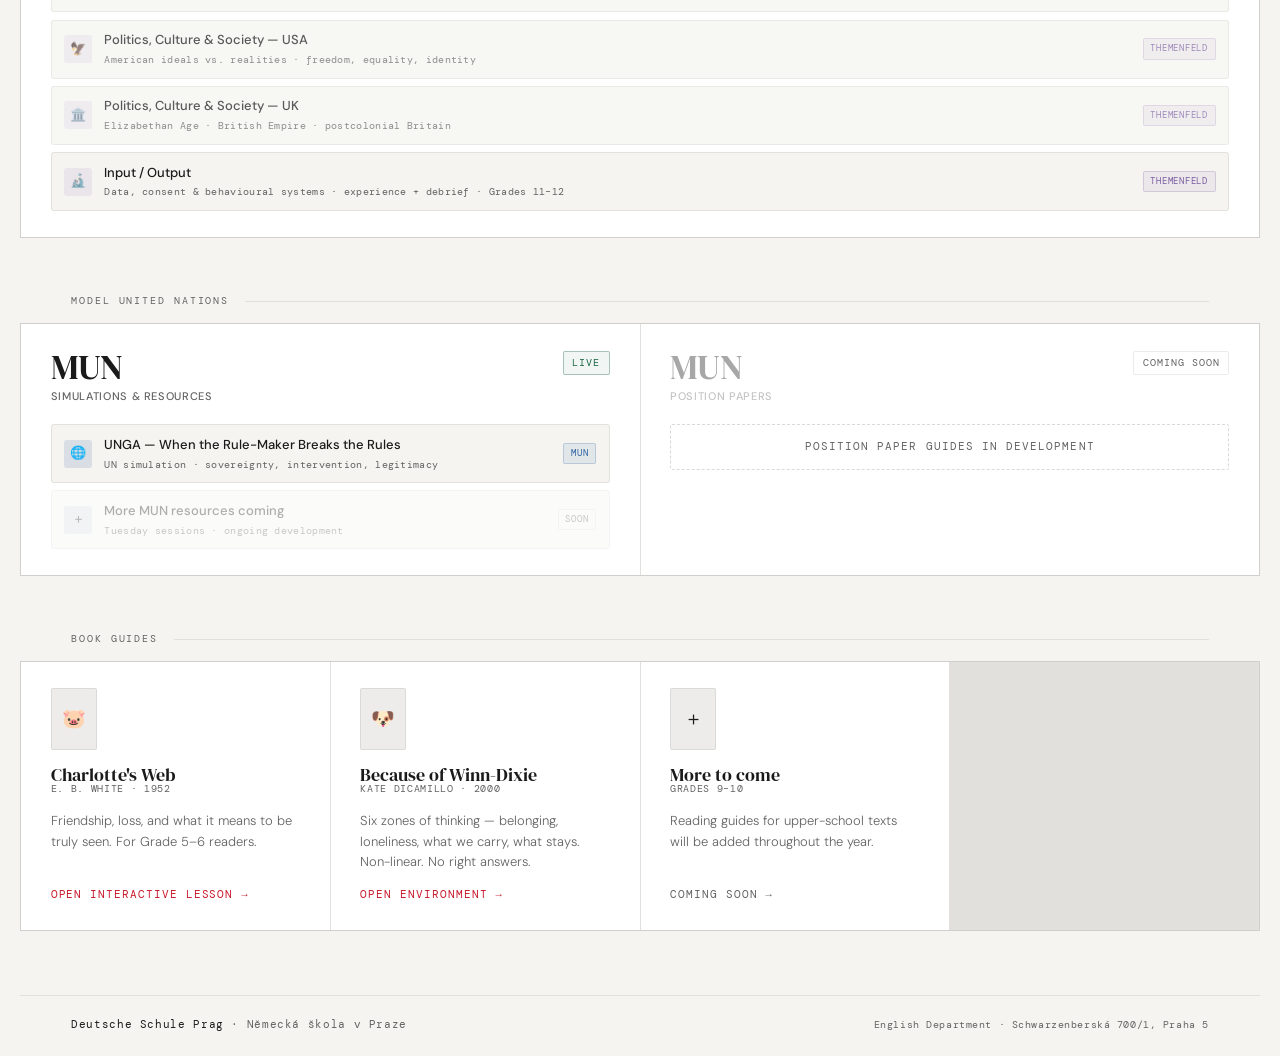
==== commit 207d186c: "Add files via upload" ====
--- a/hub-index.html
+++ b/hub-index.html
@@ -865,6 +865,14 @@
         </div>
         <span class="game-type type-self">Self-study</span>
       </a>
+      <a href="https://justinsteinmetz.github.io/BlameGame/" target="_blank" rel="noopener noreferrer" class="game-item">
+        <div class="game-icon icon-classroom" aria-hidden="true">⚖️</div>
+        <div class="game-info">
+          <div class="game-name">The Blame Game</div>
+          <div class="game-meta">PP · personal · modal passive · write then identify · Band 4 Unit 3</div>
+        </div>
+        <span class="game-type type-classroom">Classroom</span>
+      </a>
     </div>
   </div>
 
